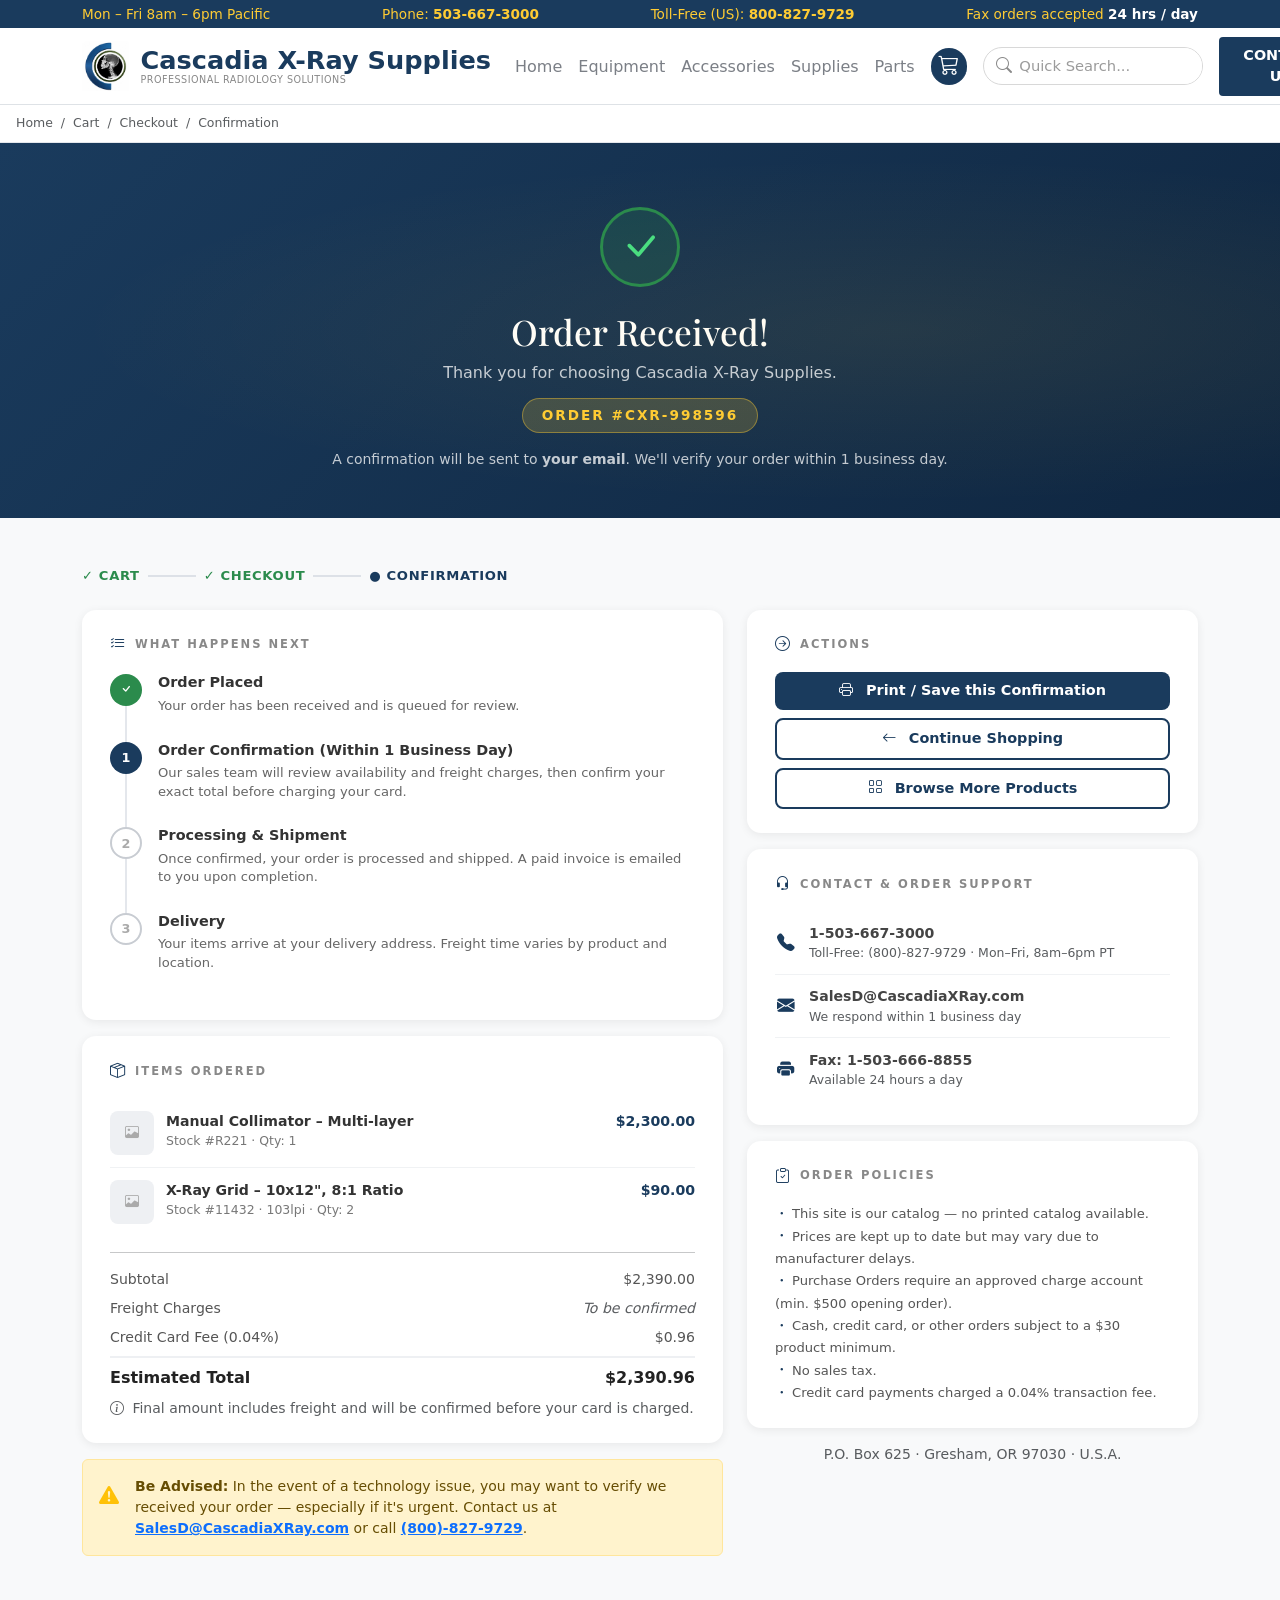
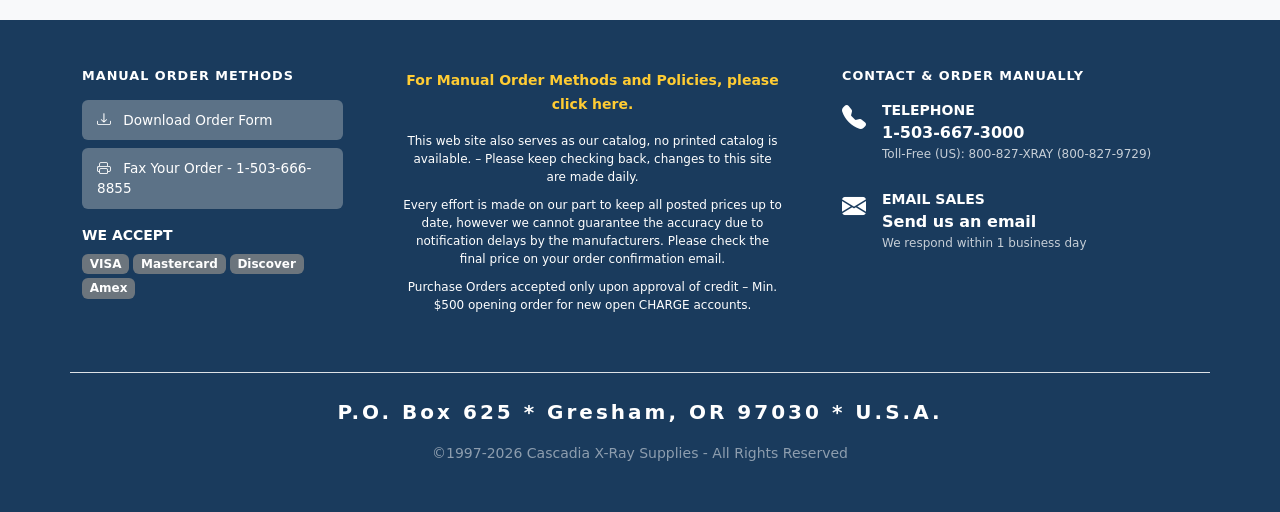
==== confirmation.html @ df5f60b2 "Organize folder structure, add missing pages and HOW TO RUN.txt Co-authored-by: Copilot <copilot@git" ====
<!DOCTYPE html>
<html lang="en">
<head>
    <meta charset="UTF-8">
    <meta name="viewport" content="width=device-width, initial-scale=1.0">
    <title>Order Confirmed | Cascadia X-Ray Supplies</title>
    <link href="https://cdn.jsdelivr.net/npm/bootstrap@5.3.0/dist/css/bootstrap.min.css" rel="stylesheet">
    <link rel="stylesheet" href="https://cdn.jsdelivr.net/npm/bootstrap-icons@1.11.1/font/bootstrap-icons.css">
    <link href="https://fonts.googleapis.com/css2?family=Playfair+Display:wght@700&family=Roboto:wght@300;400;700&display=swap" rel="stylesheet">
    <link rel="stylesheet" href="assets/css/style.css">
    <style>
        .confirmation-hero {
            background: linear-gradient(135deg, #1a3b5d 0%, #0f2640 100%);
            padding: 4rem 2rem 3rem;
            text-align: center;
            color: #fff;
            position: relative;
            overflow: hidden;
        }

        .confirmation-hero::before {
            content: '';
            position: absolute;
            inset: 0;
            background: radial-gradient(ellipse at 70% 50%, rgba(255,204,51,0.08) 0%, transparent 65%);
            pointer-events: none;
        }

        .check-circle {
            width: 80px;
            height: 80px;
            background: rgba(43,139,76,0.2);
            border: 3px solid #2b8b4c;
            border-radius: 50%;
            display: flex;
            align-items: center;
            justify-content: center;
            margin: 0 auto 1.5rem;
            animation: popIn 0.5s cubic-bezier(0.175, 0.885, 0.32, 1.275) both;
        }

        @keyframes popIn {
            from { transform: scale(0); opacity: 0; }
            to   { transform: scale(1); opacity: 1; }
        }

        .check-circle i {
            font-size: 2.5rem;
            color: #4ade80;
        }

        .confirmation-hero h1 {
            font-family: 'Playfair Display', serif;
            font-size: 2.2rem;
            margin-bottom: 0.5rem;
        }

        .order-number-badge {
            display: inline-block;
            background: rgba(255,204,51,0.18);
            border: 1px solid rgba(255,204,51,0.4);
            color: #ffcc33;
            font-size: 0.85rem;
            font-weight: 700;
            letter-spacing: 2px;
            padding: 0.4rem 1.2rem;
            border-radius: 999px;
            margin-top: 0.8rem;
        }

        /* Main card grid */
        .confirmation-grid {
            display: grid;
            grid-template-columns: 1fr 1fr;
            gap: 1.25rem;
            margin-bottom: 1.25rem;
        }
        @media (max-width: 767px) {
            .confirmation-grid { grid-template-columns: 1fr; }
        }

        .conf-card {
            background: #fff;
            border-radius: 14px;
            box-shadow: 0 2px 10px rgba(0,0,0,0.07);
            padding: 1.5rem 1.75rem;
        }

        .conf-card-title {
            font-size: 0.72rem;
            letter-spacing: 2px;
            text-transform: uppercase;
            color: #888;
            font-weight: 700;
            margin-bottom: 1rem;
            display: flex;
            align-items: center;
            gap: 0.5rem;
        }

        .conf-card-title i {
            font-size: 0.95rem;
            color: var(--navy-blue);
        }

        /* Timeline / next steps */
        .next-steps-timeline {
            display: flex;
            flex-direction: column;
            gap: 0;
        }

        .timeline-step {
            display: flex;
            gap: 1rem;
            position: relative;
        }

        .timeline-step:not(:last-child)::after {
            content: '';
            position: absolute;
            left: 15px;
            top: 34px;
            width: 2px;
            height: calc(100% - 10px);
            background: #e4e7ec;
        }

        .timeline-dot {
            width: 32px;
            height: 32px;
            border-radius: 50%;
            background: var(--navy-blue);
            color: #fff;
            display: flex;
            align-items: center;
            justify-content: center;
            font-size: 0.8rem;
            font-weight: 700;
            flex-shrink: 0;
            z-index: 1;
            margin-top: 2px;
        }

        .timeline-dot.done {
            background: #2b8b4c;
        }

        .timeline-dot.pending {
            background: #fff;
            border: 2px solid #c8ccd2;
            color: #aaa;
        }

        .timeline-body {
            padding-bottom: 1.5rem;
        }

        .timeline-title {
            font-weight: 700;
            font-size: 0.9rem;
            color: #333;
            margin-bottom: 0.2rem;
        }

        .timeline-desc {
            font-size: 0.82rem;
            color: #666;
            line-height: 1.4;
        }

        /* Order items */
        .confirm-item {
            display: flex;
            align-items: flex-start;
            gap: 0.75rem;
            padding: 0.75rem 0;
            border-bottom: 1px solid #f0f2f4;
            font-size: 0.88rem;
        }
        .confirm-item:last-child { border-bottom: none; }
        .confirm-item-img {
            width: 44px;
            height: 44px;
            border-radius: 8px;
            background: #eef0f3;
            display: flex;
            align-items: center;
            justify-content: center;
            flex-shrink: 0;
            color: #aaa;
        }
        .confirm-item-name { font-weight: 700; color: #333; }
        .confirm-item-detail { color: #777; font-size: 0.78rem; }
        .confirm-item-price { margin-left: auto; font-weight: 700; color: var(--navy-blue); white-space: nowrap; }

        /* Summary totals */
        .summary-line {
            display: flex;
            justify-content: space-between;
            font-size: 0.88rem;
            color: #555;
            margin-bottom: 0.5rem;
        }
        .summary-line.final {
            font-weight: 700;
            font-size: 1rem;
            color: #222;
            padding-top: 0.5rem;
            border-top: 2px solid #eef0f3;
            margin-top: 0.3rem;
        }

        /* Contact methods */
        .contact-method {
            display: flex;
            align-items: center;
            gap: 0.75rem;
            padding: 0.7rem 0;
            border-bottom: 1px solid #f0f2f4;
            font-size: 0.88rem;
            color: #444;
        }
        .contact-method:last-child { border-bottom: none; }
        .contact-method i { font-size: 1.1rem; color: var(--navy-blue); width: 22px; text-align: center; }

        /* CTA buttons */
        .btn-navy {
            background-color: var(--navy-blue);
            color: white;
            border: none;
            font-size: 0.9rem;
            font-weight: 700;
        }
        .btn-navy:hover { background: #14304a; color: #fff; }
        .btn-outline-navy {
            border: 2px solid var(--navy-blue);
            color: var(--navy-blue);
            font-size: 0.9rem;
            font-weight: 700;
            background: transparent;
        }
        .btn-outline-navy:hover { background: var(--navy-blue); color: #fff; }

        /* Print styles */
        @media print {
            .confirmation-hero { background: #1a3b5d !important; -webkit-print-color-adjust: exact; print-color-adjust: exact; }
            #navbar-container, #footer-container, .no-print { display: none !important; }
        }
    </style>
</head>
<body class="bg-light">

    <div id="navbar-container"></div>

    <!-- Breadcrumb bar -->
    <div style="background:#fff;border-bottom:1px solid #e4e7ec;">
        <div style="max-width:1280px;margin:0 auto;padding:0.55rem 1rem;">
            <ol class="breadcrumb mb-0" style="font-size:0.78rem;">
                <li class="breadcrumb-item"><a href="index.html" class="text-decoration-none text-muted">Home</a></li>
                <li class="breadcrumb-item"><a href="cart.html" class="text-decoration-none text-muted">Cart</a></li>
                <li class="breadcrumb-item"><a href="checkout.html" class="text-decoration-none text-muted">Checkout</a></li>
                <li class="breadcrumb-item active">Confirmation</li>
            </ol>
        </div>
    </div>
    <div class="confirmation-hero">
        <div class="check-circle">
            <i class="bi bi-check-lg"></i>
        </div>
        <h1>Order Received!</h1>
        <p class="mb-0 opacity-75">Thank you for choosing Cascadia X-Ray Supplies.</p>
        <div class="order-number-badge" id="order-number-display">ORDER #CXR-XXXXXX</div>
        <p class="mt-3 mb-0 opacity-75 small">
            A confirmation will be sent to <strong id="confirm-email">your email</strong>. 
            We'll verify your order within 1 business day.
        </p>
    </div>

    <main class="container py-5">

        <!-- Step Bar -->
        <div class="d-flex align-items-center gap-2 mb-4" style="font-size:0.82rem;font-weight:700;letter-spacing:0.05em;text-transform:uppercase;color:#aab0b8;">
            <span style="color:#2b8b4c;">✓ Cart</span>
            <div style="flex:1;height:2px;background:#dde1e7;max-width:48px;"></div>
            <span style="color:#2b8b4c;">✓ Checkout</span>
            <div style="flex:1;height:2px;background:#dde1e7;max-width:48px;"></div>
            <span style="color:var(--navy-blue);">● Confirmation</span>
        </div>

        <div class="row g-4">

            <!-- LEFT: Order details + What's next -->
            <div class="col-lg-7">

                <!-- What Happens Next -->
                <div class="conf-card mb-3">
                    <div class="conf-card-title"><i class="bi bi-list-check"></i> What Happens Next</div>
                    <div class="next-steps-timeline">
                        <div class="timeline-step">
                            <div class="timeline-dot done"><i class="bi bi-check" style="font-size:0.9rem"></i></div>
                            <div class="timeline-body">
                                <div class="timeline-title">Order Placed</div>
                                <div class="timeline-desc">Your order has been received and is queued for review.</div>
                            </div>
                        </div>
                        <div class="timeline-step">
                            <div class="timeline-dot">1</div>
                            <div class="timeline-body">
                                <div class="timeline-title">Order Confirmation (Within 1 Business Day)</div>
                                <div class="timeline-desc">Our sales team will review availability and freight charges, then confirm your exact total before charging your card.</div>
                            </div>
                        </div>
                        <div class="timeline-step">
                            <div class="timeline-dot pending">2</div>
                            <div class="timeline-body">
                                <div class="timeline-title">Processing & Shipment</div>
                                <div class="timeline-desc">Once confirmed, your order is processed and shipped. A paid invoice is emailed to you upon completion.</div>
                            </div>
                        </div>
                        <div class="timeline-step">
                            <div class="timeline-dot pending">3</div>
                            <div class="timeline-body">
                                <div class="timeline-title">Delivery</div>
                                <div class="timeline-desc">Your items arrive at your delivery address. Freight time varies by product and location.</div>
                            </div>
                        </div>
                    </div>
                </div>

                <!-- Order Items -->
                <div class="conf-card mb-3">
                    <div class="conf-card-title"><i class="bi bi-box-seam"></i> Items Ordered</div>

                    <div id="confirm-items">
                        <!-- Populated by JS; fallback placeholders shown below -->
                        <div class="confirm-item">
                            <div class="confirm-item-img"><i class="bi bi-image"></i></div>
                            <div>
                                <div class="confirm-item-name">Manual Collimator – Multi-layer</div>
                                <div class="confirm-item-detail">Stock #R221 · Qty: 1</div>
                            </div>
                            <div class="confirm-item-price">$2,300.00</div>
                        </div>
                        <div class="confirm-item">
                            <div class="confirm-item-img"><i class="bi bi-image"></i></div>
                            <div>
                                <div class="confirm-item-name">X-Ray Grid – 10x12", 8:1 Ratio</div>
                                <div class="confirm-item-detail">Stock #11432 · 103lpi · Qty: 2</div>
                            </div>
                            <div class="confirm-item-price">$90.00</div>
                        </div>
                    </div>

                    <hr class="my-3">

                    <div class="summary-line">
                        <span>Subtotal</span>
                        <span id="confirm-subtotal">$2,390.00</span>
                    </div>
                    <div class="summary-line">
                        <span>Freight Charges</span>
                        <span class="fst-italic text-muted">To be confirmed</span>
                    </div>
                    <div class="summary-line">
                        <span>Credit Card Fee (0.04%)</span>
                        <span id="confirm-cc-fee">$0.96</span>
                    </div>
                    <div class="summary-line final">
                        <span>Estimated Total</span>
                        <span id="confirm-total">$2,390.96</span>
                    </div>
                    <p class="text-muted small mt-2 mb-0">
                        <i class="bi bi-info-circle me-1"></i>
                        Final amount includes freight and will be confirmed before your card is charged.
                    </p>
                </div>

                <!-- Important Notice (mirrors original PNWX "be advised" note) -->
                <div class="alert alert-warning d-flex gap-3 align-items-start">
                    <i class="bi bi-exclamation-triangle-fill fs-5 mt-1 text-warning flex-shrink-0"></i>
                    <div class="small">
                        <strong>Be Advised:</strong> In the event of a technology issue, you may want to verify we received your order — especially if it's urgent. Contact us at 
                        <a href="mailto:SalesD@CascadiaXRay.com" class="fw-bold">SalesD@CascadiaXRay.com</a> or call 
                        <a href="tel:8008279729" class="fw-bold">(800)-827-9729</a>.
                    </div>
                </div>

            </div><!-- /col-lg-7 -->

            <!-- RIGHT: Contact + Actions -->
            <div class="col-lg-5">

                <!-- Actions -->
                <div class="conf-card mb-3 no-print">
                    <div class="conf-card-title"><i class="bi bi-arrow-right-circle"></i> Actions</div>
                    <div class="d-flex flex-column gap-2">
                        <button class="btn btn-navy rounded-3 py-2" onclick="window.print()">
                            <i class="bi bi-printer me-2"></i> Print / Save this Confirmation
                        </button>
                        <a href="index.html" class="btn btn-outline-navy rounded-3 py-2">
                            <i class="bi bi-arrow-left me-2"></i> Continue Shopping
                        </a>
                        <a href="category.html" class="btn btn-outline-navy rounded-3 py-2">
                            <i class="bi bi-grid me-2"></i> Browse More Products
                        </a>
                    </div>
                </div>

                <!-- Contact & Order Methods -->
                <div class="conf-card mb-3">
                    <div class="conf-card-title"><i class="bi bi-headset"></i> Contact & Order Support</div>
                    <div class="contact-method">
                        <i class="bi bi-telephone-fill"></i>
                        <div>
                            <div class="fw-bold">1-503-667-3000</div>
                            <div class="text-muted" style="font-size:0.78rem;">Toll-Free: (800)-827-9729 · Mon–Fri, 8am–6pm PT</div>
                        </div>
                    </div>
                    <div class="contact-method">
                        <i class="bi bi-envelope-fill"></i>
                        <div>
                            <div class="fw-bold">SalesD@CascadiaXRay.com</div>
                            <div class="text-muted" style="font-size:0.78rem;">We respond within 1 business day</div>
                        </div>
                    </div>
                    <div class="contact-method">
                        <i class="bi bi-printer-fill"></i>
                        <div>
                            <div class="fw-bold">Fax: 1-503-666-8855</div>
                            <div class="text-muted" style="font-size:0.78rem;">Available 24 hours a day</div>
                        </div>
                    </div>
                </div>

                <!-- Order Policies -->
                <div class="conf-card">
                    <div class="conf-card-title"><i class="bi bi-clipboard-check"></i> Order Policies</div>
                    <ul class="list-unstyled mb-0" style="font-size:0.82rem;color:#555;line-height:1.7;">
                        <li><i class="bi bi-dot text-navy me-1"></i>This site is our catalog — no printed catalog available.</li>
                        <li><i class="bi bi-dot text-navy me-1"></i>Prices are kept up to date but may vary due to manufacturer delays.</li>
                        <li><i class="bi bi-dot text-navy me-1"></i>Purchase Orders require an approved charge account (min. $500 opening order).</li>
                        <li><i class="bi bi-dot text-navy me-1"></i>Cash, credit card, or other orders subject to a $30 product minimum.</li>
                        <li><i class="bi bi-dot text-navy me-1"></i>No sales tax.</li>
                        <li><i class="bi bi-dot text-navy me-1"></i>Credit card payments charged a 0.04% transaction fee.</i></li>
                    </ul>
                </div>

                <!-- Address / Footer -->
                <div class="text-center mt-3 text-muted small">
                    P.O. Box 625 · Gresham, OR 97030 · U.S.A.
                </div>

            </div>

        </div>
    </main>

    <div id="footer-container"></div>

    <script src="https://cdn.jsdelivr.net/npm/bootstrap@5.3.0/dist/js/bootstrap.bundle.min.js"></script>
    <script src="js/products.js"></script>
    <script src="js/load-components.js"></script>
    <script>
        // Pull data passed from checkout page
        const orderNum  = sessionStorage.getItem('orderNumber') || 'CXR-' + Math.floor(Math.random() * 900000 + 100000);
        const email     = sessionStorage.getItem('orderEmail')  || 'your email';
        const name      = sessionStorage.getItem('orderName')   || 'Customer';

        document.getElementById('order-number-display').textContent = 'ORDER #' + orderNum;
        document.getElementById('confirm-email').textContent = email;
    </script>
</body>
</html>
---- assets/css/style.css ----
:root {
    --navy-blue: #1a3b5d;
    --gold: #ffcc33;
}

/* Top Information Bar */
.top-bar {
    background-color: var(--navy-blue);
    color: var(--gold);
    font-size: 0.85rem;
}

/* Navbar & Brand */
.brand-name {
    color: var(--navy-blue);
    font-size: 1.6rem;
    font-weight: 700;
}
.brand-tagline {
    font-size: 0.7rem;
    letter-spacing: 1px;
    color: #666;
}

/* NAVIGATION SIGNAGE (ACTIVE STATES) */
.navbar-nav .nav-link {
    color: #7b7f86 !important;
    font-weight: 500;
    padding-bottom: 5px;
    border-bottom: 2px solid transparent;
    transition: all 0.3s ease;
}

.navbar-nav .nav-link:hover {
    color: var(--navy-blue) !important;
}

/* This is the visual indicator for the current page */
.navbar-nav .nav-link.active {
    color: var(--navy-blue) !important;
    font-weight: 700;
    border-bottom: 2px solid var(--navy-blue);
}

.nav-cart-icon {
    font-size: 1.3rem;
    line-height: 1;
    vertical-align: middle;
    color: #fff;
}

.nav-cart-link {
    display: inline-flex;
    align-items: center;
    justify-content: center;
    width: 2.3rem;
    height: 2.3rem;
    border-radius: 50%;
    background: var(--navy-blue);
    color: #fff !important;
    padding: 0 !important;
    margin-left: 0.5rem;
    text-decoration: none;
}

.nav-cart-link:hover {
    color: #fff !important;
    background: #14304a;
}

.navbar-search-form {
    min-width: 220px;
}

.navbar-search-group {
    border-radius: 999px;
    overflow: hidden;
    border: 1px solid #d8d8d8;
    background: #fff;
}

.navbar-search-icon {
    background: transparent;
    border: 0;
    color: #8a8a8a;
    padding-left: 12px;
    padding-right: 8px;
}

.navbar-search-input {
    border: 0;
    box-shadow: none !important;
    padding-left: 0;
    min-width: 160px;
}

.navbar-search-input::placeholder {
    color: #9b9b9b;
    font-size: 0.92rem;
}

.btn-navy {
    background-color: var(--navy-blue);
    color: white;
    border: none;
    font-size: 0.9rem;
    font-weight: 700;
}

/* Hero Section */
.hero-section {
    height: 180px;
    background-size: cover;
    background-position: center;
    display: flex;
    align-items: center;
    border-top: 5px solid var(--navy-blue);
    border-bottom: 5px solid var(--navy-blue);
}
.search-box-container {
    max-width: 650px;
    background: transparent;
    padding: 0;
    border-radius: 14px;
}
.search-box-container input {
    border-radius: 12px 0 0 12px !important;
    padding-left: 20px;
}
.btn-navy-search {
    background-color: var(--navy-blue);
    color: white;
    border-radius: 0 12px 12px 0 !important;
}

.hero-home {
    height: 132px;
    background-size: 72% auto;
    background-repeat: no-repeat;
    background-position: center center;
    background-color: var(--navy-blue);
}

.hero-home .search-box-container {
    max-width: 560px;
    border: 0;
    box-shadow: none;
}

.hero-home .home-search-group {
    background: #fff;
    border: 2px solid #2a2f38;
    border-radius: 12px;
    overflow: hidden;
    box-shadow: 0 3px 8px rgba(0, 0, 0, 0.18);
}

.hero-home .home-search-group .form-control {
    border-radius: 0 !important;
}

.hero-home .search-box-container input {
    font-size: 0.96rem;
    letter-spacing: 0.3px;
    min-height: 42px;
    border: 0;
    box-shadow: none;
}

.hero-home .search-box-container input::placeholder {
    color: #8b919a;
}

.hero-home .btn-navy-search {
    font-weight: 700;
    border: 0;
    padding-left: 1.1rem;
    padding-right: 1.1rem;
    font-size: 0.92rem;
    height: 42px;
    border-radius: 0 !important;
    display: inline-flex;
    align-items: center;
}

.home-products {
    padding-top: 3rem !important;
    padding-bottom: 5rem !important;
    padding-left: 2rem !important;
    padding-right: 2rem !important;
    max-width: 1200px !important;
    margin-left: auto !important;
    margin-right: auto !important;
}

.home-products .section-title {
    margin-bottom: 2.2rem !important;
    font-size: 1.75rem;
}

.home-products .row {
    --bs-gutter-x: 1.3rem;
    --bs-gutter-y: 1.5rem;
}

.home-products .col-md-3 {
    max-width: 250px;
}

.home-products .product-card {
    border-radius: 12px;
}

.home-products .product-card img {
    height: 158px;
    object-fit: cover;
}

.home-products .card-body {
    padding: 0.75rem 0.8rem 0.85rem;
}

.home-products .card-title {
    font-size: 0.92rem;
    line-height: 1.2;
    min-height: auto;
    margin-bottom: 0.55rem;
    font-weight: 700;
}

.home-products .btn-navy-sm {
    font-size: 0.75rem;
    padding: 6px 14px;
    border-radius: 8px;
}

.home-products .col-md-3 {
    margin-bottom: 0;
}

/* Contact Page Styles */
.contact-page .contact-title {
    font-family: 'Playfair Display', serif;
    font-size: 2.1rem;
    letter-spacing: 1.5px;
    color: var(--navy-blue);
}

.contact-page .contact-lead {
    max-width: 46rem;
    color: #5f6772;
    font-size: 0.98rem;
}

.contact-page .form-label {
    font-size: 0.86rem;
    letter-spacing: 0.02em;
    color: #2d3440;
}

.contact-page .form-control,
.contact-page .form-select {
    min-height: 42px;
    font-size: 0.95rem;
}

.contact-page textarea.form-control {
    min-height: 150px;
}

.contact-page .contact-side-title {
    font-family: 'Playfair Display', serif;
    font-size: 1.18rem;
    letter-spacing: 1px;
    color: var(--navy-blue);
}

.contact-page .contact-side-panel {
    position: sticky;
    top: 1.25rem;
}

/* Clickable Card Interactivity */
.product-card, .part-card {
    border: 1px solid #cfd6df;
    box-shadow: 0 2px 7px rgba(0, 0, 0, 0.1);
    border-radius: 12px;
    overflow: hidden;
    transition: all 0.3s ease;
    cursor: pointer;
    background: #fff;
}

.product-card:hover, .part-card:hover {
    transform: translateY(-8px);
    box-shadow: 0 15px 30px rgba(0,0,0,0.12);
    border-color: var(--navy-blue);
}

.product-card img, .part-card img {
    height: 200px;
    object-fit: cover;
}

.section-title {
    font-family: 'Playfair Display', serif;
    letter-spacing: 2px;
    font-size: 1.5rem;
}

.card-title, .part-title {
    font-size: 1rem;
    color: #333;
    font-weight: 700;
}

.btn-navy-sm {
    background-color: var(--navy-blue);
    color: white;
    font-size: 0.75rem;
    padding: 6px 15px;
    border-radius: 8px;
}

/* Parts Page Styles */
.parts-main-title {
    font-family: 'Playfair Display', serif;
    font-size: 2.4rem;
    letter-spacing: 2px;
}

.parts-page .parts-grid {
    padding-bottom: 5rem;
}

.parts-page .part-card img {
    height: 158px;
    object-fit: cover;
}

.parts-page .part-card .card-body {
    padding: 0.75rem 0.8rem 0.55rem;
}

.parts-page .part-card .card-footer {
    padding-left: 0.8rem;
    padding-right: 0.8rem;
    padding-bottom: 0.8rem !important;
}

/* Category / product-list page styles */
.category-list-page {
    max-width: 1240px;
}

.category-product-list {
    display: flex;
    flex-direction: column;
    gap: 1.25rem;
}

.category-title {
    font-family: 'Playfair Display', serif;
    font-size: 2.8rem;
    letter-spacing: 1px;
}

.category-breadcrumb .breadcrumb-item + .breadcrumb-item::before {
    color: #9aa0a6;
}

.category-sort-select,
.category-stock-select {
    width: auto;
    min-width: 90px;
    border-radius: 2px;
    border-color: #c8ccd2;
    background-position: right 0.45rem center;
}

.category-variation-select {
    width: min(100%, 340px);
    min-width: 250px;
    border-radius: 2px;
    border-color: #c8ccd2;
    background-position: right 0.45rem center;
}

.category-sort-wrap {
    margin-top: 0.25rem;
}

.product-list-card {
    border: 1px solid #bfc3c8;
    border-radius: 14px;
    box-shadow: none;
    overflow: hidden;
    background: #fff;
}

.product-list-title {
    font-size: 1.05rem;
    letter-spacing: 0;
}

.product-list-image-wrap {
    border-radius: 12px;
    overflow: hidden;
    background: #f7f7f7;
}

.product-list-image {
    width: 100%;
    height: 170px;
    object-fit: cover;
}

.product-list-dots {
    display: flex;
    gap: 0.45rem;
    justify-content: center;
    padding: 0.95rem 0 0.25rem;
}

.product-list-dots span {
    width: 10px;
    height: 10px;
    border-radius: 50%;
    background: #d9d4d4;
    display: inline-block;
}

.product-list-subtitle {
    font-size: 0.85rem;
    letter-spacing: 0;
    font-family: inherit;
    font-weight: 700;
    margin-bottom: 0.4rem;
}

.product-list-description,
.product-list-features {
    font-size: 0.88rem;
    line-height: 1.45;
    color: #444;
}

.product-feature-list {
    margin: 0;
    padding-left: 1.15rem;
    font-size: 0.88rem;
    line-height: 1.45;
    color: #444;
}

.category-product-footer {
    flex-wrap: wrap;
}

.category-price {
    color: #2b8b4c;
    font-weight: 700;
    letter-spacing: 0.02em;
}

.category-list-btn {
    font-size: 0.8rem;
    padding-top: 0.35rem;
    padding-bottom: 0.35rem;
}

.category-add-cart-btn {
    font-size: 0.8rem;
    padding-top: 0.35rem;
    padding-bottom: 0.35rem;
}

@media (min-width: 992px) {
    .category-page .product-list-image {
        height: 172px;
    }
}

.part-desc {
    font-size: 0.85rem;
    color: #666;
    line-height: 1.4;
}

.text-navy {
    color: var(--navy-blue);
}

/* Footer Styling */
.footer-dark {
    background-color: #1a3b5d;
}

.footer-heading {
    letter-spacing: 1px;
    font-weight: 700;
    font-size: 0.8rem;
    color: #fff;
}

.btn-footer-action {
    background-color: #5c7287;
    color: white;
    font-size: 0.85rem;
    border: none;
    text-align: left;
    padding: 10px 15px;
}

.text-gold {
    color: #ffcc33;
}

.small-footer-text {
    font-size: 0.75rem;
    line-height: 1.5;
    margin-bottom: 10px;
}

.tracking-widest {
    letter-spacing: 3px;
}
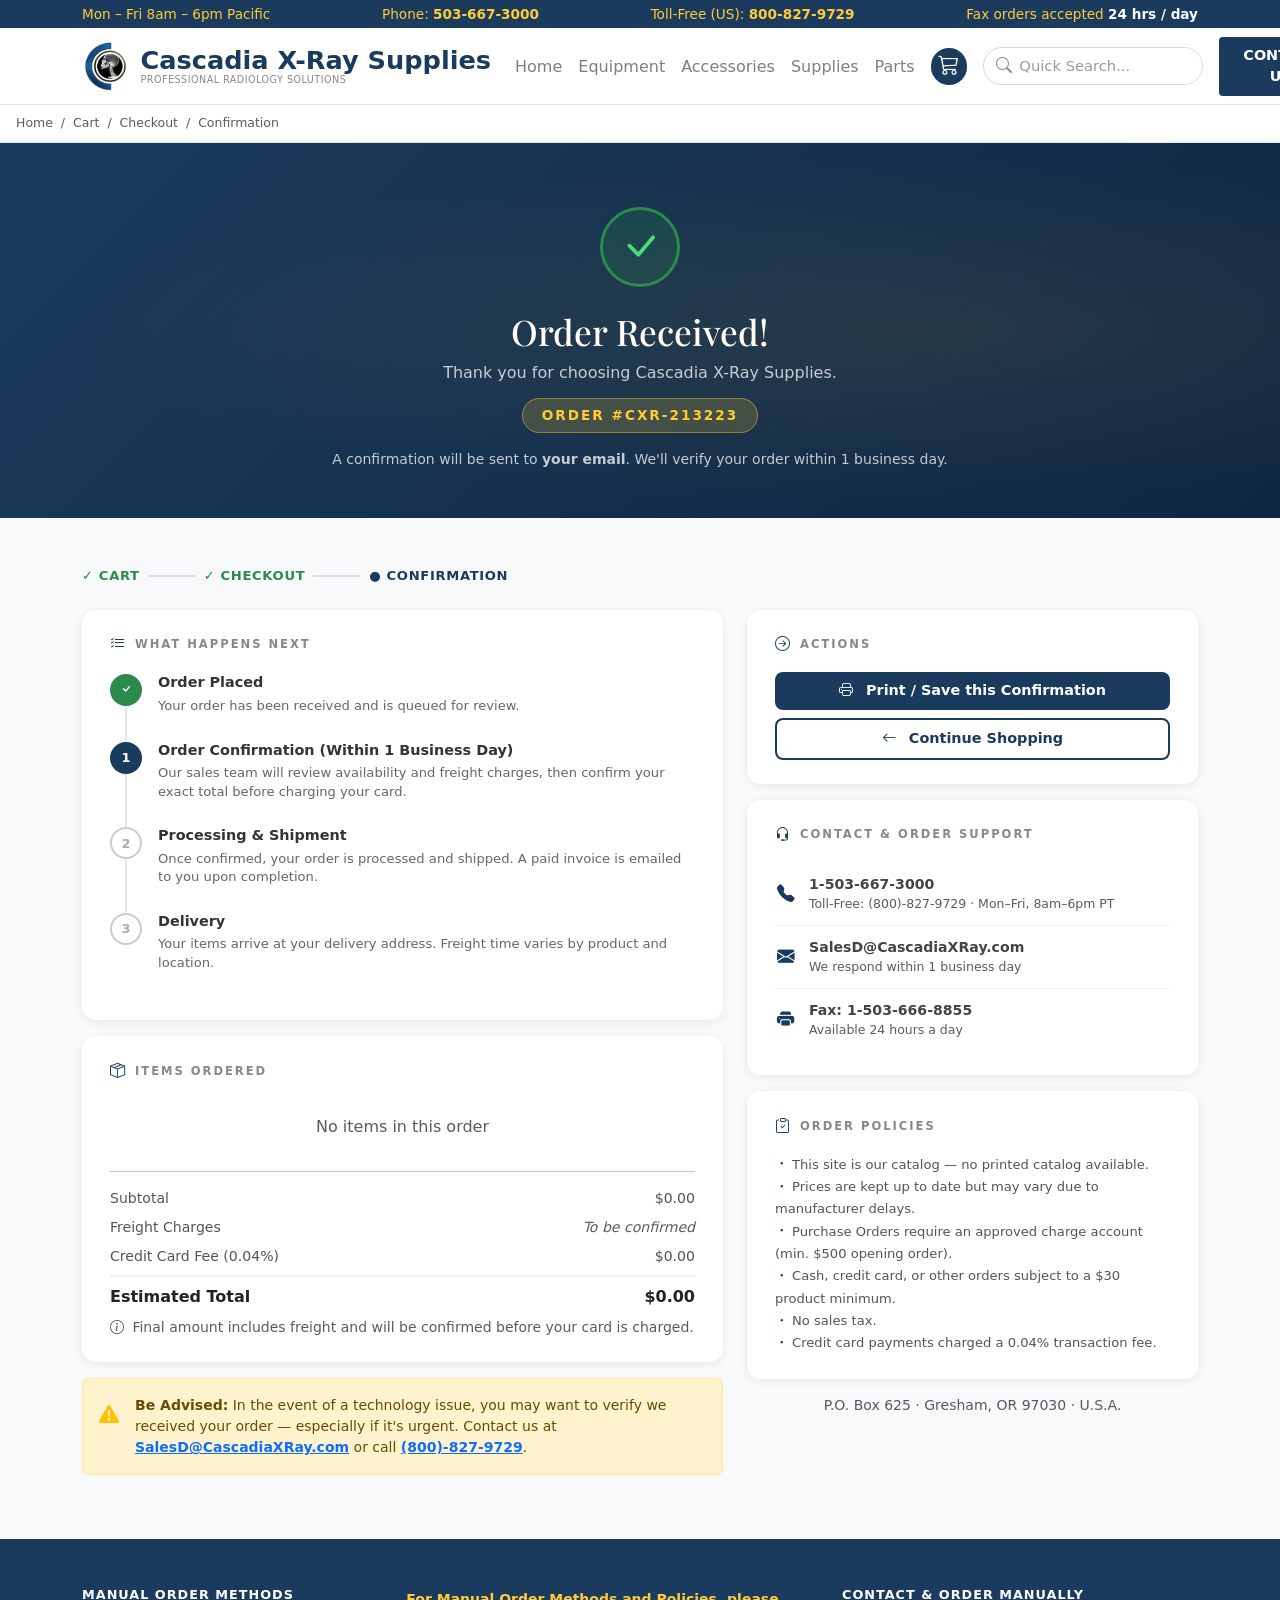
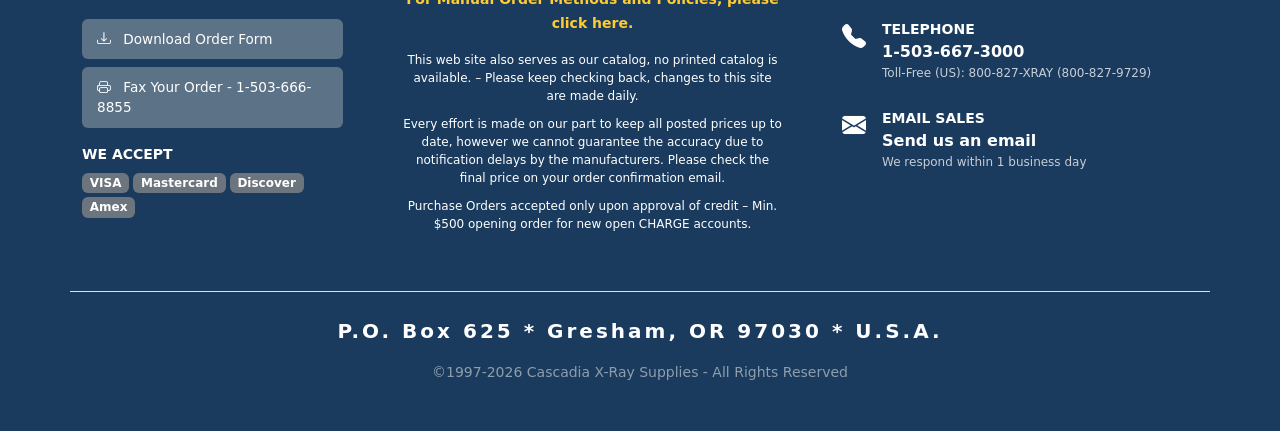
==== commit def1c70d: "Fix cart -> confirmation bugs, UI refinements, update helper docs Co-authored-by: Copilot <copilot@g" ====
--- a/confirmation.html
+++ b/confirmation.html
@@ -401,9 +401,6 @@
                         <a href="index.html" class="btn btn-outline-navy rounded-3 py-2">
                             <i class="bi bi-arrow-left me-2"></i> Continue Shopping
                         </a>
-                        <a href="category.html" class="btn btn-outline-navy rounded-3 py-2">
-                            <i class="bi bi-grid me-2"></i> Browse More Products
-                        </a>
                     </div>
                 </div>
 
@@ -457,18 +454,102 @@
     </main>
 
     <div id="footer-container"></div>
-
     <script src="https://cdn.jsdelivr.net/npm/bootstrap@5.3.0/dist/js/bootstrap.bundle.min.js"></script>
     <script src="js/products.js"></script>
     <script src="js/load-components.js"></script>
     <script>
-        // Pull data passed from checkout page
+        // ========================================
+        // ORDER CONFIRMATION DATA RESTORATION
+        // This page reads data stored by checkout.html and displays it
+        // See docs/MODULE_ARCHITECTURE.md "Guarantee 4: Order Confirmation Accuracy"
+        // ========================================
+
+        // Data Flow: checkout.html → sessionStorage → confirmation.html
+        // Pull order metadata passed from checkout page via sessionStorage
         const orderNum  = sessionStorage.getItem('orderNumber') || 'CXR-' + Math.floor(Math.random() * 900000 + 100000);
         const email     = sessionStorage.getItem('orderEmail')  || 'your email';
         const name      = sessionStorage.getItem('orderName')   || 'Customer';
 
         document.getElementById('order-number-display').textContent = 'ORDER #' + orderNum;
         document.getElementById('confirm-email').textContent = email;
+
+        // HCI Principle: Information Scent & Confirmation
+        // Testing friction point: Users couldn't verify what they actually checked out
+        // Users need immediate visual confirmation of their action (order placed)
+        // This includes seeing exact products, quantities, and prices
+        // 
+        // Why display products on confirmation:
+        // 1. Reduces post-purchase anxiety ("Did I order the right thing?")
+        // 2. Provides screenshot/print reference for customer records
+        // 3. Supports 6-month power users who remember order numbers by product type
+        //
+        // Data source logic:
+        // - Primary: 'pnwx-selected-checkout' in sessionStorage (items checked out)
+        // - Fallback: Match IDs in localStorage cart (in case sessionStorage corrupted)
+        // - Final fallback: All selected items in localStorage (error recovery)
+        //
+        // Product images intentionally included:
+        // Provides visual recognition cue; users remember orders by image
+        
+        function populateConfirmationItems() {
+            const selectedCheckout = (() => {
+                try { return JSON.parse(sessionStorage.getItem('pnwx-selected-checkout') || 'null'); } catch (e) { return null; }
+            })();
+            const cartItems = (() => {
+                try { return JSON.parse(localStorage.getItem('pnwx-cart') || '[]'); } catch (e) { return []; }
+            })();
+
+            let confirmedItems = [];
+            if (Array.isArray(selectedCheckout) && selectedCheckout.length) {
+                const ids = selectedCheckout.map(i => i.id);
+                confirmedItems = cartItems.filter(i => ids.includes(i.id));
+                // Fall back to sessionStorage items if not found in cart
+                if (confirmedItems.length === 0) {
+                    confirmedItems = selectedCheckout;
+                }
+            }
+
+            if (confirmedItems.length === 0) {
+                confirmedItems = cartItems.filter(i => i.selected !== false);
+            }
+
+            const itemsContainer = document.getElementById('confirm-items');
+            if (!confirmedItems.length) {
+                itemsContainer.innerHTML = '<div class="text-center text-muted py-3">No items in this order</div>';
+                document.getElementById('confirm-subtotal').textContent = '$0.00';
+                document.getElementById('confirm-cc-fee').textContent = '$0.00';
+                document.getElementById('confirm-total').textContent = '$0.00';
+                return;
+            }
+
+            const formatCurrency = (value) => new Intl.NumberFormat('en-US', { style: 'currency', currency: 'USD' }).format(value || 0);
+
+            itemsContainer.innerHTML = confirmedItems.map(item => {
+                const lineTotal = item.price * item.quantity;
+                return `
+                    <div class="confirm-item">
+                        <div class="confirm-item-img">
+                            ${item.image ? `<img src="${item.image}" alt="${item.title}" style="width: 100%; height: 100%; object-fit: cover; border-radius: 8px;" onerror="this.style.display='none';this.parentElement.innerHTML='<i class=\\"bi bi-image\\"></i>'">` : '<i class="bi bi-image"></i>'}
+                        </div>
+                        <div>
+                            <div class="confirm-item-name">${item.title}</div>
+                            <div class="confirm-item-detail">${item.sku ? `Stock #${item.sku}` : ''} ${item.variation ? `· ${item.variation}` : ''} · Qty: ${item.quantity}</div>
+                        </div>
+                        <div class="confirm-item-price">${formatCurrency(item.price)}</div>
+                    </div>
+                `;
+            }).join('');
+
+            const subtotal = confirmedItems.reduce((sum, item) => sum + (item.price * item.quantity), 0);
+            const fee = subtotal * 0.0004;
+            const total = subtotal + fee;
+
+            document.getElementById('confirm-subtotal').textContent = formatCurrency(subtotal);
+            document.getElementById('confirm-cc-fee').textContent = formatCurrency(fee);
+            document.getElementById('confirm-total').textContent = formatCurrency(total);
+        }
+
+        document.addEventListener('DOMContentLoaded', populateConfirmationItems);
     </script>
 </body>
 </html>
--- a/assets/css/style.css
+++ b/assets/css/style.css
@@ -512,6 +512,18 @@
     padding: 10px 15px;
 }
 
+.btn-footer-action:hover {
+    background-color: #5c7287;
+    color: white;
+    text-decoration: none;
+}
+
+.btn-footer-action:focus {
+    background-color: #5c7287;
+    color: white;
+    box-shadow: none;
+}
+
 .text-gold {
     color: #ffcc33;
 }
